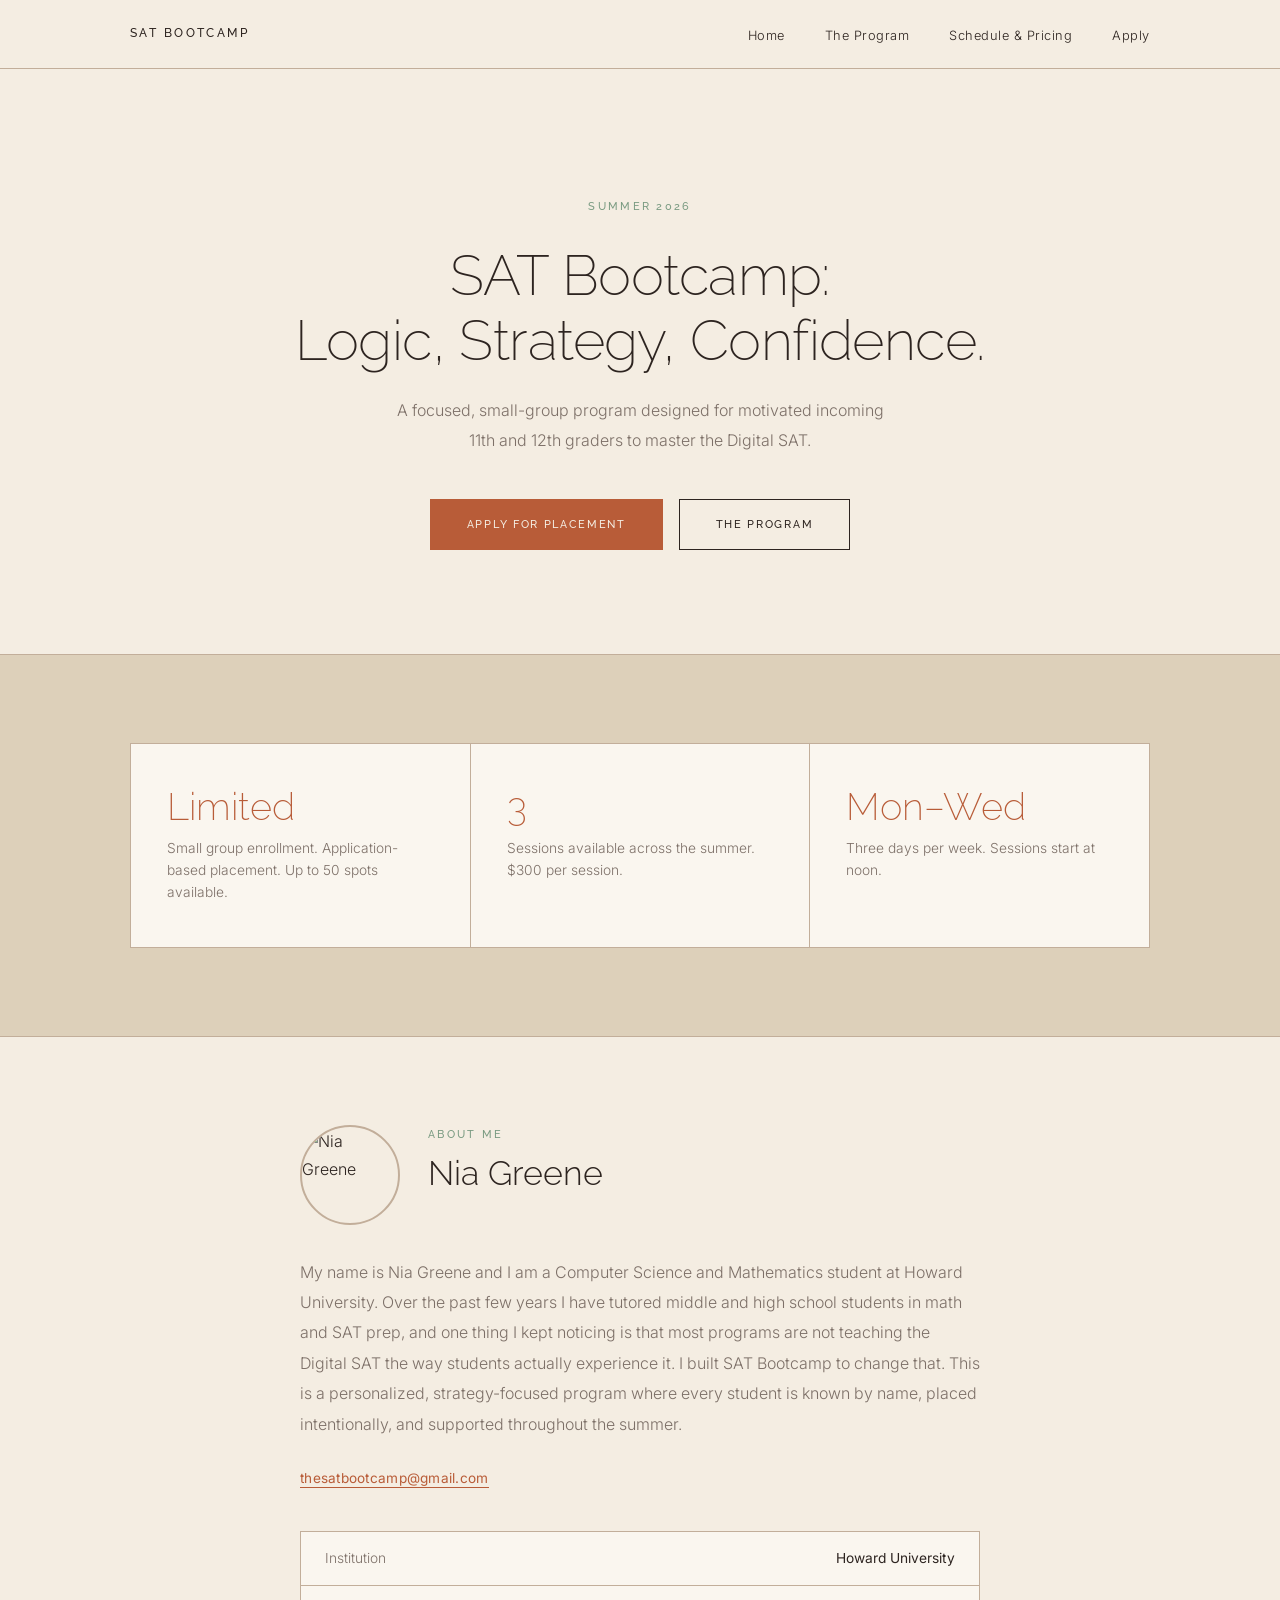
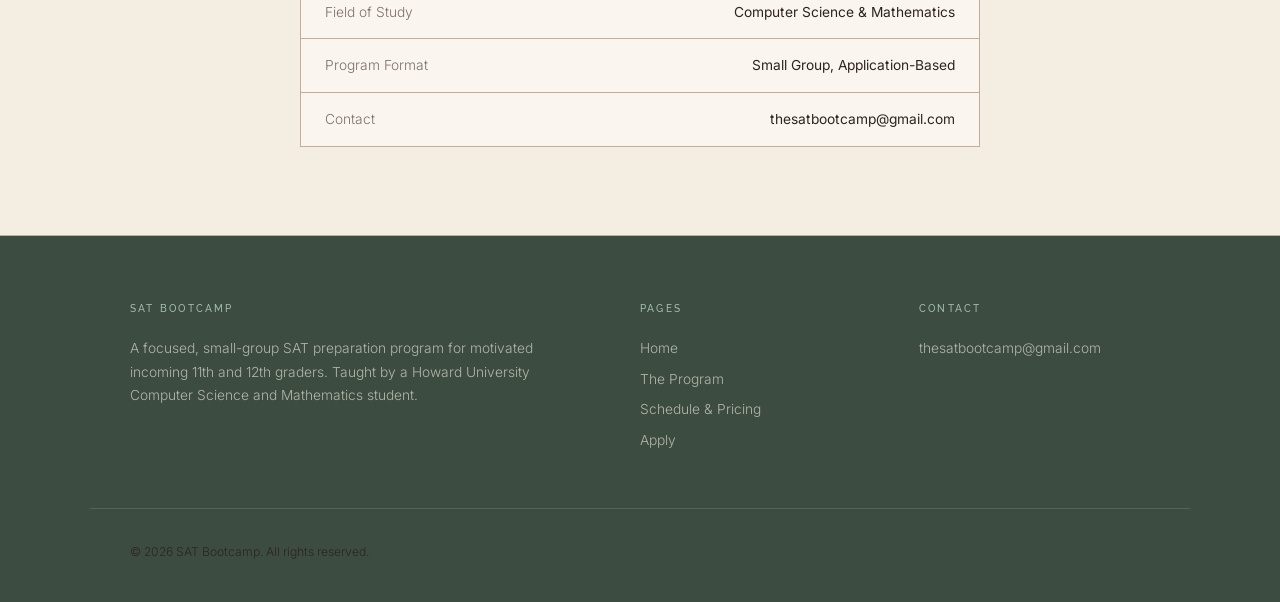
==== index.html @ 70940ea5 "fixing file setup" ====
<!DOCTYPE html>
<html lang="en">
<head>
  <meta charset="UTF-8">
  <meta name="viewport" content="width=device-width, initial-scale=1.0">
  <title>SAT Bootcamp</title>
  <link rel="preconnect" href="https://fonts.googleapis.com">
  <link rel="preconnect" href="https://fonts.gstatic.com" crossorigin>
  <link href="https://fonts.googleapis.com/css2?family=Raleway:wght@200;300;400;500&family=Inter:wght@300;400;500&display=swap" rel="stylesheet">
  <link rel="stylesheet" href="assets/css/styles.css">
</head>
<body>

  <header>
    <nav>
      <a href="index.html" class="nav-logo">SAT Bootcamp</a>
      <ul class="nav-links">
        <li><a href="index.html">Home</a></li>
        <li><a href="program.html">The Program</a></li>
        <li><a href="schedule.html">Schedule &amp; Pricing</a></li>
        <li><a href="apply.html">Apply</a></li>
      </ul>
    </nav>
  </header>

  <!-- HERO — centered -->
  <section class="hero-section centered">
    <div class="container">
      <span class="label">Summer 2026</span>
      <h1>SAT Bootcamp:<br>Logic, Strategy, Confidence.</h1>
      <p class="hero-sub">A focused, small-group program designed for motivated incoming 11th and 12th graders to master the Digital SAT.</p>
      <div class="btn-group">
        <a href="apply.html" class="btn btn-primary">Apply for Placement</a>
        <a href="program.html" class="btn btn-outline">The Program</a>
      </div>
    </div>
  </section>

  <hr class="rule">

  <!-- PROGRAM AT A GLANCE -->
  <section class="alt">
    <div class="container">
      <div class="stats-row">
        <div class="stat">
          <p class="stat-num">Limited</p>
          <p class="stat-label">Small group enrollment. Application-based placement. Up to 50 spots available.</p>
        </div>
        <div class="stat">
          <p class="stat-num">3</p>
          <p class="stat-label">Sessions available across the summer. $300 per session.</p>
        </div>
        <div class="stat">
          <p class="stat-num">Mon&ndash;Wed</p>
          <p class="stat-label">Three days per week. Sessions start at noon.</p>
        </div>
      </div>
    </div>
  </section>

  <hr class="rule">

  <!-- ABOUT ME -->
  <section>
    <div class="container" style="max-width: 760px;">
      <div class="about-top">
        <img src="pic.jpg" alt="Nia Greene" class="profile-photo">
        <div>
          <span class="label">About Me</span>
          <h2>Nia Greene</h2>
        </div>
      </div>
      <p class="bio-text">My name is Nia Greene and I am a Computer Science and Mathematics student at Howard University. Over the past few years I have tutored middle and high school students in math and SAT prep, and one thing I kept noticing is that most programs are not teaching the Digital SAT the way students actually experience it. I built SAT Bootcamp to change that. This is a personalized, strategy-focused program where every student is known by name, placed intentionally, and supported throughout the summer.</p>
      <a href="mailto:thesatbootcamp@gmail.com" class="contact-link">thesatbootcamp@gmail.com</a>
      <div class="credentials-block" style="margin-top: 2.5rem;">
        <div class="credential-line">
          <span class="credential-key">Institution</span>
          <span class="credential-val">Howard University</span>
        </div>
        <div class="credential-line">
          <span class="credential-key">Field of Study</span>
          <span class="credential-val">Computer Science &amp; Mathematics</span>
        </div>
        <div class="credential-line">
          <span class="credential-key">Program Format</span>
          <span class="credential-val">Small Group, Application-Based</span>
        </div>
        <div class="credential-line">
          <span class="credential-key">Contact</span>
          <span class="credential-val">thesatbootcamp@gmail.com</span>
        </div>
      </div>
    </div>
  </section>

  <hr class="rule">

  <footer>
    <div class="footer-inner">
      <div class="footer-col">
        <h5>SAT Bootcamp</h5>
        <p>A focused, small-group SAT preparation program for motivated incoming 11th and 12th graders. Taught by a Howard University Computer Science and Mathematics student.</p>
      </div>
      <div class="footer-col">
        <h5>Pages</h5>
        <a href="index.html">Home</a>
        <a href="program.html">The Program</a>
        <a href="schedule.html">Schedule &amp; Pricing</a>
        <a href="apply.html">Apply</a>
      </div>
      <div class="footer-col">
        <h5>Contact</h5>
        <a href="mailto:thesatbootcamp@gmail.com">thesatbootcamp@gmail.com</a>
      </div>
    </div>
    <div class="footer-bottom">
      <p>&copy; 2026 SAT Bootcamp. All rights reserved.</p>
    </div>
  </footer>

</body>
</html>
---- assets/css/styles.css ----
/* =========================================
   SAT BOOTCAMP
   Palette: Sage · Terracotta · Tan · Charcoal
   ========================================= */

:root {
  --sage:          #7A9B82;
  --sage-dim:      #A8BEB2;
  --sage-section:  #C8D8CE;   /* light sage/blue-green section bg */
  --terracotta:    #B85C38;
  --tan:           #DDD0BA;   /* main alternate section bg */
  --tan-deep:      #C9B89E;   /* deeper tan */
  --charcoal:      #2D2420;   /* warm dark brown */
  --off-white:     #F4EDE2;   /* warm parchment — main page bg */
  --cream:         #FAF6EF;   /* lightest surface, cards */
  --rule:          #C2AE9A;   /* warm rule lines */
  --muted:         #7D7068;   /* warm muted text */
  --footer-bg:     #3C4C41;   /* dark sage for footer */

  --font-display: 'Raleway', sans-serif;
  --font-body:    'Inter', sans-serif;
}

/* ----- Reset ----- */
*, *::before, *::after {
  margin: 0;
  padding: 0;
  box-sizing: border-box;
}
html { scroll-behavior: smooth; }
body {
  font-family: var(--font-body);
  font-weight: 300;
  color: var(--charcoal);
  background: var(--off-white);
  line-height: 1.75;
}

/* ----- Type Scale ----- */
h1 {
  font-family: var(--font-display);
  font-weight: 200;
  font-size: clamp(2.2rem, 5vw, 3.5rem);
  line-height: 1.15;
  letter-spacing: -0.01em;
  color: var(--charcoal);
}
h2 {
  font-family: var(--font-display);
  font-weight: 300;
  font-size: clamp(1.5rem, 3vw, 2.1rem);
  line-height: 1.25;
  color: var(--charcoal);
}
h3 {
  font-family: var(--font-display);
  font-weight: 400;
  font-size: 1rem;
  letter-spacing: 0.02em;
  color: var(--charcoal);
}
p { color: var(--charcoal); }

.label {
  font-family: var(--font-display);
  font-size: 0.66rem;
  font-weight: 500;
  letter-spacing: 0.22em;
  text-transform: uppercase;
  color: var(--sage);
  display: block;
}

/* ----- Layout ----- */
.container {
  max-width: 1100px;
  margin: 0 auto;
  padding: 0 2.5rem;
}
.container--narrow {
  max-width: 780px;
  margin: 0 auto;
  padding: 0 2.5rem;
}
section {
  padding: 5.5rem 0;
  background: var(--off-white);
}
section.alt {
  background: var(--tan);
}
section.alt-sage {
  background: var(--sage-section);
}
section.alt-deep {
  background: var(--tan-deep);
}

/* ----- Navigation ----- */
header {
  position: sticky;
  top: 0;
  z-index: 100;
  background: var(--off-white);
  border-bottom: 1px solid var(--rule);
}
nav {
  max-width: 1100px;
  margin: 0 auto;
  padding: 1.25rem 2.5rem;
  display: flex;
  justify-content: space-between;
  align-items: center;
}
.nav-logo {
  font-family: var(--font-display);
  font-size: 0.76rem;
  font-weight: 500;
  letter-spacing: 0.2em;
  text-transform: uppercase;
  color: var(--charcoal);
  text-decoration: none;
}
.nav-links {
  list-style: none;
  display: flex;
  gap: 2.5rem;
}
.nav-links a {
  font-size: 0.8rem;
  font-weight: 300;
  letter-spacing: 0.04em;
  color: var(--charcoal);
  text-decoration: none;
  padding-bottom: 2px;
  border-bottom: 1px solid transparent;
  transition: color 0.2s, border-color 0.2s;
}
.nav-links a:hover {
  color: var(--terracotta);
  border-bottom-color: var(--terracotta);
}

/* ----- Rule Divider ----- */
hr.rule {
  border: none;
  border-top: 1px solid var(--rule);
  margin: 0;
}

/* ----- Hero ----- */
.hero-section {
  padding: 8rem 0 6.5rem;
  background: var(--off-white);
}
.hero-section .label {
  margin-bottom: 1.75rem;
}
.hero-section h1 {
  max-width: 700px;
  margin-bottom: 1.5rem;
}
.hero-section .hero-sub {
  font-size: 1rem;
  max-width: 510px;
  color: var(--muted);
  margin-bottom: 2.75rem;
  line-height: 1.85;
}

/* Centered hero variant (home page) */
.hero-section.centered {
  text-align: center;
}
.hero-section.centered h1,
.hero-section.centered .hero-sub {
  margin-left: auto;
  margin-right: auto;
}
.hero-section.centered .label {
  text-align: center;
}
.hero-section.centered .btn-group {
  justify-content: center;
}

/* ----- Buttons ----- */
.btn {
  display: inline-block;
  font-family: var(--font-display);
  font-size: 0.7rem;
  font-weight: 500;
  letter-spacing: 0.15em;
  text-transform: uppercase;
  text-decoration: none;
  padding: 0.9rem 2.25rem;
  border: 1px solid;
  cursor: pointer;
  transition: background 0.2s, color 0.2s;
}
.btn-primary {
  background: var(--terracotta);
  color: var(--off-white);
  border-color: var(--terracotta);
}
.btn-primary:hover {
  background: transparent;
  color: var(--terracotta);
}
.btn-outline {
  background: transparent;
  color: var(--charcoal);
  border-color: var(--charcoal);
}
.btn-outline:hover {
  background: var(--charcoal);
  color: var(--off-white);
}
.btn-sage {
  background: var(--sage);
  color: var(--off-white);
  border-color: var(--sage);
}
.btn-sage:hover {
  background: transparent;
  color: var(--sage);
}
.btn-group {
  display: flex;
  gap: 1rem;
  flex-wrap: wrap;
  align-items: center;
}

/* ----- Stats Row (Home) ----- */
.stats-row {
  display: grid;
  grid-template-columns: repeat(3, 1fr);
  border-top: 1px solid var(--rule);
  border-left: 1px solid var(--rule);
}
.stat {
  padding: 2.75rem 2.25rem;
  border-right: 1px solid var(--rule);
  border-bottom: 1px solid var(--rule);
  background: var(--cream);
}
.stat-num {
  font-family: var(--font-display);
  font-weight: 200;
  font-size: 2.4rem;
  color: var(--terracotta);
  line-height: 1;
  margin-bottom: 0.65rem;
}
.stat-label {
  font-size: 0.86rem;
  color: var(--muted);
  line-height: 1.6;
}

/* ----- Two-Column Layout ----- */
.two-col {
  display: grid;
  grid-template-columns: 1fr 1fr;
  gap: 5rem;
  align-items: start;
}
.two-col .label {
  margin-bottom: 1rem;
}
.two-col h2 {
  margin-bottom: 1.25rem;
}
.bio-text {
  font-size: 1rem;
  line-height: 1.9;
  margin-bottom: 1.5rem;
  color: var(--muted);
}
.contact-link {
  font-size: 0.85rem;
  color: var(--terracotta);
  font-weight: 400;
  letter-spacing: 0.02em;
  text-decoration: none;
  border-bottom: 1px solid var(--terracotta);
  padding-bottom: 1px;
}
.contact-link:hover {
  color: var(--charcoal);
  border-bottom-color: var(--charcoal);
}

/* ----- Profile Photo ----- */
.profile-photo {
  width: 100px;
  height: 100px;
  border-radius: 50%;
  object-fit: cover;
  object-position: center top;
  border: 2px solid var(--rule);
  flex-shrink: 0;
  display: block;
}

/* ----- About Row (photo + text side by side) ----- */
.about-top {
  display: flex;
  align-items: flex-start;
  gap: 1.75rem;
  margin-bottom: 2rem;
}
.about-top .label {
  margin-bottom: 0.6rem;
}
.about-top h2 {
  margin-bottom: 0;
}

/* ----- Credentials Block (Home) ----- */
.credentials-block {
  border: 1px solid var(--rule);
  background: var(--cream);
}
.credential-line {
  display: flex;
  justify-content: space-between;
  gap: 2rem;
  padding: 1rem 1.5rem;
  border-bottom: 1px solid var(--rule);
  font-size: 0.86rem;
  line-height: 1.5;
}
.credential-line:last-child {
  border-bottom: none;
}
.credential-key {
  color: var(--muted);
  font-weight: 300;
  flex-shrink: 0;
}
.credential-val {
  font-weight: 400;
  text-align: right;
}

/* ----- Page Header ----- */
.page-header {
  padding: 5.5rem 0 4rem;
  border-bottom: 1px solid var(--rule);
  background: var(--off-white);
}
.page-header .label {
  margin-bottom: 1rem;
}

/* ----- Section Header ----- */
.section-header {
  margin-bottom: 3.5rem;
}
.section-header .label {
  margin-bottom: 0.75rem;
}
.section-header h2 {
  margin-bottom: 0.75rem;
}
.section-header p {
  max-width: 560px;
  color: var(--muted);
  font-size: 0.95rem;
  line-height: 1.8;
}

/* ----- Feature Grid (Program pillars) ----- */
.feature-grid {
  display: grid;
  grid-template-columns: repeat(auto-fit, minmax(200px, 1fr));
  border-top: 1px solid var(--rule);
  border-left: 1px solid var(--rule);
}
.feature-item {
  padding: 2rem 1.75rem;
  border-right: 1px solid var(--rule);
  border-bottom: 1px solid var(--rule);
  background: var(--cream);
}
.feature-item .feature-label {
  font-family: var(--font-display);
  font-size: 0.63rem;
  font-weight: 500;
  letter-spacing: 0.2em;
  text-transform: uppercase;
  color: var(--sage);
  display: block;
  margin-bottom: 0.6rem;
}
.feature-item h3 {
  margin-bottom: 0.6rem;
  font-size: 0.95rem;
  font-weight: 500;
}
.feature-item p {
  font-size: 0.86rem;
  color: var(--muted);
  line-height: 1.8;
}

/* ----- Cards Grid ----- */
.cards-grid {
  display: grid;
  grid-template-columns: repeat(3, 1fr);
  border-top: 1px solid var(--rule);
  border-left: 1px solid var(--rule);
}
.card {
  padding: 2.5rem;
  border-right: 1px solid var(--rule);
  border-bottom: 1px solid var(--rule);
  background: var(--cream);
}
.card .card-label {
  font-family: var(--font-display);
  font-size: 0.63rem;
  font-weight: 500;
  letter-spacing: 0.22em;
  text-transform: uppercase;
  color: var(--sage);
  display: block;
  margin-bottom: 0.85rem;
}
.card h3 {
  margin-bottom: 0.75rem;
  font-size: 1.05rem;
  font-weight: 500;
}
.card p {
  font-size: 0.9rem;
  color: var(--muted);
  line-height: 1.85;
}

/* ----- Session Detail Blocks (Program) ----- */
.session-block {
  border: 1px solid var(--rule);
  background: var(--cream);
  margin-bottom: 1.5rem;
}
.session-block:last-child {
  margin-bottom: 0;
}
.session-block-header {
  padding: 1.5rem 2rem;
  border-bottom: 1px solid var(--rule);
  display: flex;
  justify-content: space-between;
  align-items: baseline;
  gap: 1rem;
  flex-wrap: wrap;
}
.session-block-header h3 {
  font-weight: 500;
  font-size: 1rem;
}
.session-block-dates {
  font-size: 0.82rem;
  color: var(--terracotta);
  font-family: var(--font-display);
  font-weight: 400;
  letter-spacing: 0.04em;
}
.session-block-body {
  padding: 1.5rem 2rem;
}
.session-block-body p {
  font-size: 0.9rem;
  color: var(--muted);
  line-height: 1.85;
  margin-bottom: 1.25rem;
}
.session-block-body p:last-child {
  margin-bottom: 0;
}
.session-detail-list {
  list-style: none;
  margin-top: 1rem;
}
.session-detail-list li {
  font-size: 0.88rem;
  color: var(--muted);
  padding: 0.5rem 0;
  border-bottom: 1px solid var(--rule);
  display: flex;
  gap: 1rem;
  align-items: baseline;
}
.session-detail-list li:last-child {
  border-bottom: none;
}
.session-detail-list .detail-key {
  font-family: var(--font-display);
  font-size: 0.63rem;
  font-weight: 500;
  letter-spacing: 0.15em;
  text-transform: uppercase;
  color: var(--sage);
  flex-shrink: 0;
  width: 6rem;
}

/* ----- Enrollment Steps ----- */
.steps-list {
  list-style: none;
  counter-reset: steps;
  border-top: 1px solid var(--rule);
}
.step-item {
  counter-increment: steps;
  display: grid;
  grid-template-columns: 3.5rem 1fr;
  gap: 1.5rem;
  padding: 2.5rem 0;
  border-bottom: 1px solid var(--rule);
  align-items: start;
}
.step-item::before {
  content: "0" counter(steps);
  font-family: var(--font-display);
  font-size: 0.75rem;
  font-weight: 300;
  color: var(--terracotta);
  letter-spacing: 0.08em;
  padding-top: 0.15rem;
}
.step-item h3 {
  font-weight: 500;
  font-size: 0.95rem;
  margin-bottom: 0.45rem;
  letter-spacing: 0.04em;
  text-transform: uppercase;
}
.step-item p {
  font-size: 0.9rem;
  color: var(--muted);
  line-height: 1.85;
}

/* ----- Requirements List ----- */
.req-list {
  list-style: none;
  border-top: 1px solid var(--rule);
}
.req-item {
  padding: 1.4rem 0;
  border-bottom: 1px solid var(--rule);
  display: flex;
  gap: 2rem;
  align-items: baseline;
  font-size: 0.92rem;
}
.req-marker {
  font-family: var(--font-display);
  font-size: 0.63rem;
  font-weight: 500;
  letter-spacing: 0.2em;
  text-transform: uppercase;
  color: var(--sage);
  flex-shrink: 0;
  width: 5rem;
}
.req-text {
  color: var(--muted);
}

/* ----- SAT Breakdown Table (Program) ----- */
.exam-table {
  width: 100%;
  border-collapse: collapse;
  font-size: 0.88rem;
  background: var(--cream);
}
.exam-table thead th {
  padding: 0.85rem 1.25rem;
  text-align: left;
  font-family: var(--font-display);
  font-size: 0.63rem;
  font-weight: 500;
  letter-spacing: 0.2em;
  text-transform: uppercase;
  color: var(--muted);
  border-bottom: 1px solid var(--charcoal);
  background: var(--cream);
}
.exam-table tbody td {
  padding: 1.1rem 1.25rem;
  border-bottom: 1px solid var(--rule);
  font-weight: 300;
  color: var(--charcoal);
}
.exam-table tbody tr:last-child td {
  border-bottom: none;
  font-weight: 500;
}
.exam-table .td-label {
  font-family: var(--font-display);
  font-weight: 400;
  color: var(--terracotta);
}

/* ----- Sessions Grid (Schedule) ----- */
.sessions-grid {
  display: grid;
  grid-template-columns: repeat(3, 1fr);
  border-top: 1px solid var(--rule);
  border-left: 1px solid var(--rule);
}
.session-card {
  padding: 2.5rem;
  border-right: 1px solid var(--rule);
  border-bottom: 1px solid var(--rule);
  background: var(--cream);
}
.session-card .session-num {
  font-family: var(--font-display);
  font-size: 0.63rem;
  font-weight: 500;
  letter-spacing: 0.22em;
  text-transform: uppercase;
  color: var(--sage);
  display: block;
  margin-bottom: 0.75rem;
}
.session-card h3 {
  font-size: 1.1rem;
  font-weight: 500;
  margin-bottom: 0.4rem;
}
.session-card .session-dates {
  font-size: 0.82rem;
  color: var(--terracotta);
  font-weight: 400;
  margin-bottom: 1rem;
  font-family: var(--font-display);
  letter-spacing: 0.04em;
}
.session-card .session-dur {
  font-size: 0.78rem;
  color: var(--muted);
  margin-bottom: 1.25rem;
  font-family: var(--font-display);
  letter-spacing: 0.08em;
  text-transform: uppercase;
}
.session-card p {
  font-size: 0.88rem;
  color: var(--muted);
  line-height: 1.85;
}

/* ----- Data Table (Schedule/Program) ----- */
.data-table {
  width: 100%;
  border-collapse: collapse;
  font-size: 0.88rem;
  background: var(--cream);
}
.data-table thead th {
  padding: 0.85rem 1.25rem;
  text-align: left;
  font-family: var(--font-display);
  font-size: 0.63rem;
  font-weight: 500;
  letter-spacing: 0.2em;
  text-transform: uppercase;
  color: var(--muted);
  border-bottom: 1px solid var(--charcoal);
  background: var(--cream);
}
.data-table tbody td {
  padding: 1.2rem 1.25rem;
  border-bottom: 1px solid var(--rule);
  font-weight: 300;
  color: var(--charcoal);
}
.data-table tbody tr:last-child td {
  border-bottom: none;
}
.data-table tbody tr:hover td {
  background: rgba(122, 155, 130, 0.07);
}
.td-session {
  font-family: var(--font-display);
  font-weight: 400;
  color: var(--terracotta);
}

/* ----- Pricing Block ----- */
.pricing-block {
  border: 1px solid var(--rule);
  padding: 3rem;
  max-width: 540px;
  background: var(--cream);
}
.pricing-amount {
  font-family: var(--font-display);
  font-size: 3rem;
  font-weight: 200;
  color: var(--charcoal);
  line-height: 1;
  margin-bottom: 0.5rem;
}
.pricing-per {
  font-family: var(--font-display);
  font-size: 0.75rem;
  font-weight: 400;
  letter-spacing: 0.14em;
  text-transform: uppercase;
  color: var(--muted);
  margin-bottom: 1.5rem;
  display: block;
}
.pricing-note {
  font-size: 0.88rem;
  color: var(--muted);
  line-height: 1.8;
}

/* ----- Apply Page ----- */
.apply-hero {
  padding: 8rem 0 7rem;
  background: var(--off-white);
}
.apply-hero .label {
  margin-bottom: 1.5rem;
}
.apply-hero h1 {
  max-width: 560px;
  margin-bottom: 1.25rem;
}
.apply-hero .apply-sub {
  max-width: 480px;
  color: var(--muted);
  font-size: 0.98rem;
  margin-bottom: 3rem;
  line-height: 1.85;
}
.apply-btns {
  display: flex;
  flex-direction: column;
  gap: 0.85rem;
  align-items: flex-start;
}
.apply-btns .btn {
  min-width: 340px;
  text-align: center;
}
.apply-deadlines {
  margin-top: 3.5rem;
  border-top: 1px solid var(--rule);
  padding-top: 2rem;
}
.apply-deadlines .label {
  margin-bottom: 1.25rem;
}
.deadline-row {
  display: flex;
  gap: 3rem;
  flex-wrap: wrap;
}
.deadline-item {
  font-size: 0.86rem;
}
.deadline-session {
  font-family: var(--font-display);
  font-weight: 500;
  color: var(--charcoal);
  display: block;
  margin-bottom: 0.25rem;
}
.deadline-date {
  color: var(--muted);
  font-weight: 300;
}

/* ----- Footer ----- */
footer {
  background: var(--footer-bg);
  padding: 4rem 0 2.5rem;
}
.footer-inner {
  max-width: 1100px;
  margin: 0 auto;
  padding: 0 2.5rem 3rem;
  display: grid;
  grid-template-columns: 2fr 1fr 1fr;
  gap: 3rem;
  border-bottom: 1px solid rgba(255, 255, 255, 0.12);
  margin-bottom: 2rem;
}
.footer-col h5 {
  font-family: var(--font-display);
  font-size: 0.63rem;
  font-weight: 500;
  letter-spacing: 0.22em;
  text-transform: uppercase;
  color: var(--sage-dim);
  margin-bottom: 1.25rem;
}
.footer-col p,
.footer-col a {
  font-size: 0.86rem;
  font-weight: 300;
  color: rgba(244, 237, 226, 0.65);
  text-decoration: none;
  display: block;
  margin-bottom: 0.45rem;
  line-height: 1.7;
  transition: color 0.2s;
}
.footer-col a:hover {
  color: var(--off-white);
}
.footer-bottom {
  max-width: 1100px;
  margin: 0 auto;
  padding: 0 2.5rem;
  font-size: 0.76rem;
  font-weight: 300;
  color: rgba(244, 237, 226, 0.3);
}

/* ----- Responsive ----- */
@media (max-width: 900px) {
  .cards-grid,
  .sessions-grid,
  .feature-grid {
    grid-template-columns: 1fr 1fr;
  }
  .two-col {
    grid-template-columns: 1fr;
    gap: 2.5rem;
  }
}

@media (max-width: 768px) {
  .cards-grid,
  .sessions-grid,
  .feature-grid {
    grid-template-columns: 1fr;
  }
  .stats-row {
    grid-template-columns: 1fr;
  }
  .footer-inner {
    grid-template-columns: 1fr;
    gap: 2rem;
  }
  .nav-links {
    gap: 1.25rem;
  }
  .nav-links a {
    font-size: 0.75rem;
  }
  .hero-section {
    padding: 4.5rem 0 3.5rem;
  }
  .apply-btns .btn {
    min-width: auto;
    width: 100%;
  }
  .apply-btns {
    width: 100%;
  }
  .pricing-block {
    padding: 2rem;
  }
  .deadline-row {
    gap: 1.5rem;
  }
  .session-block-header {
    flex-direction: column;
    gap: 0.4rem;
  }
}
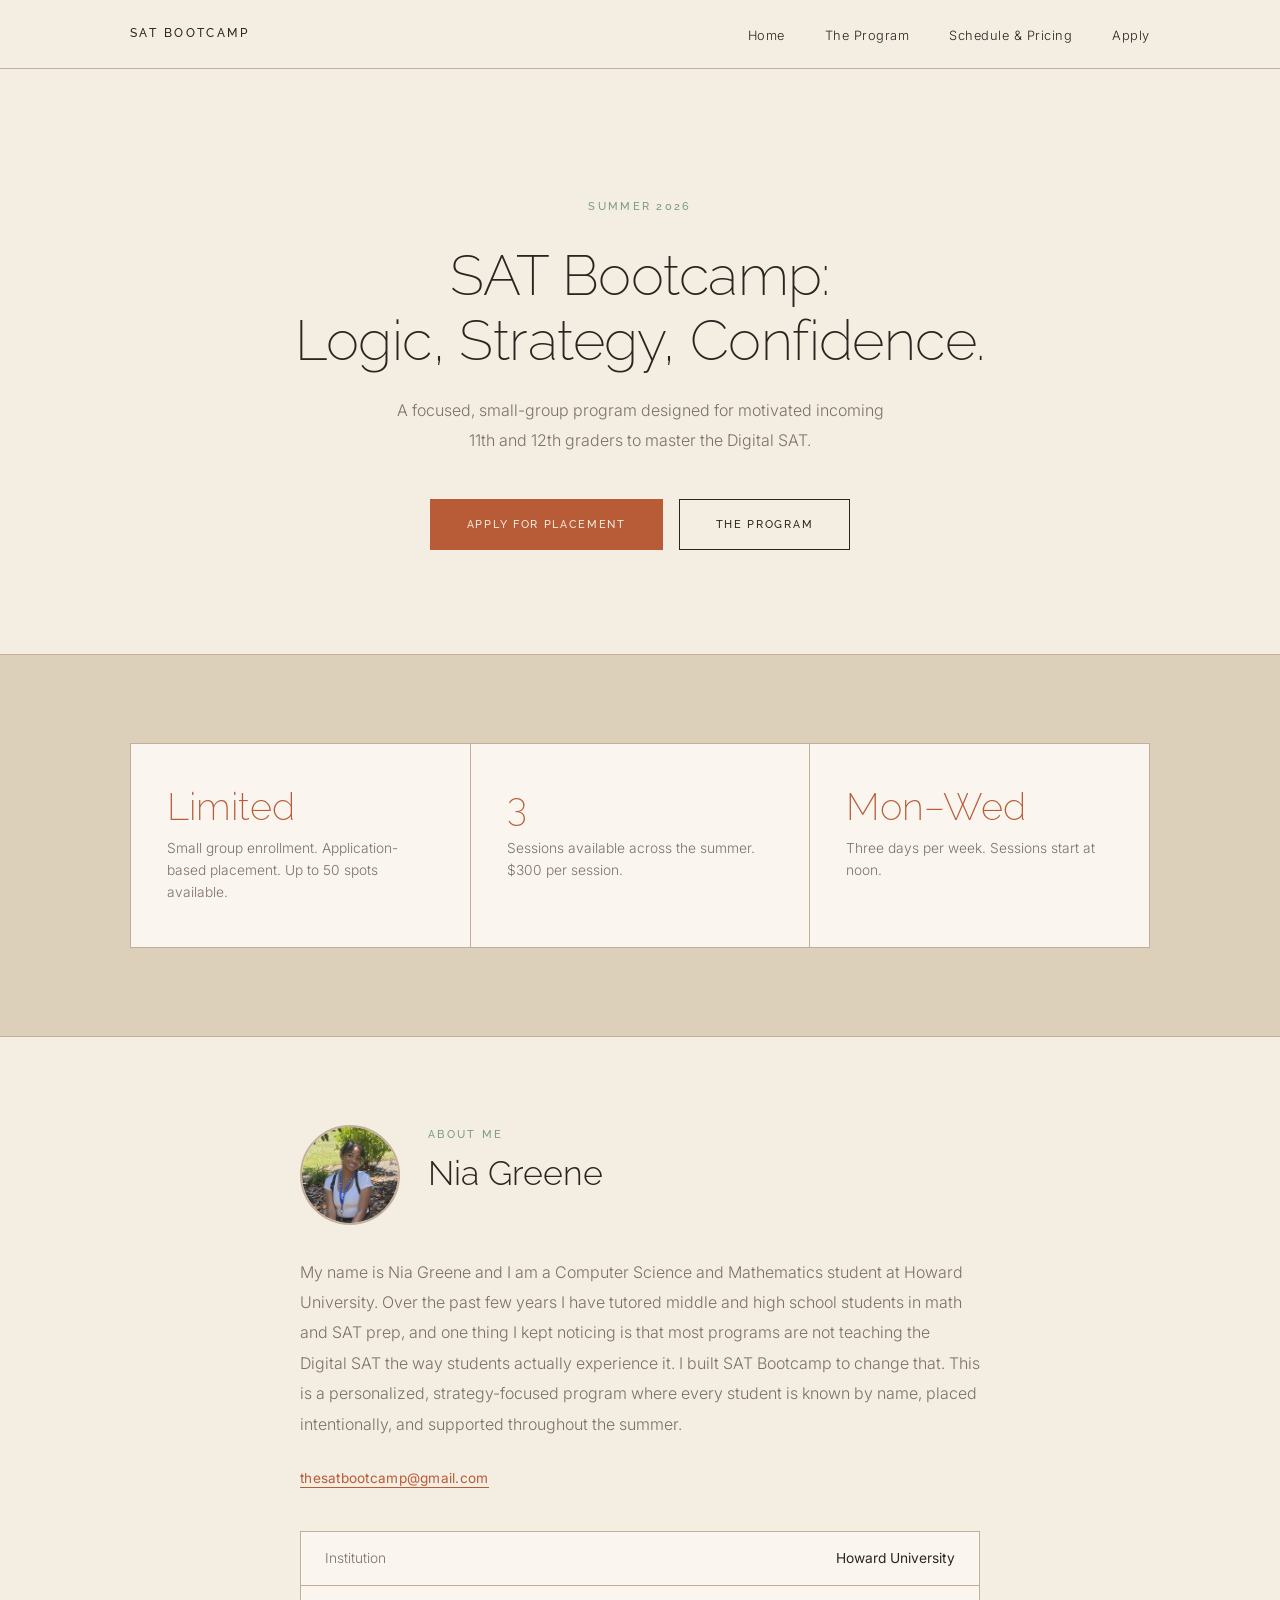
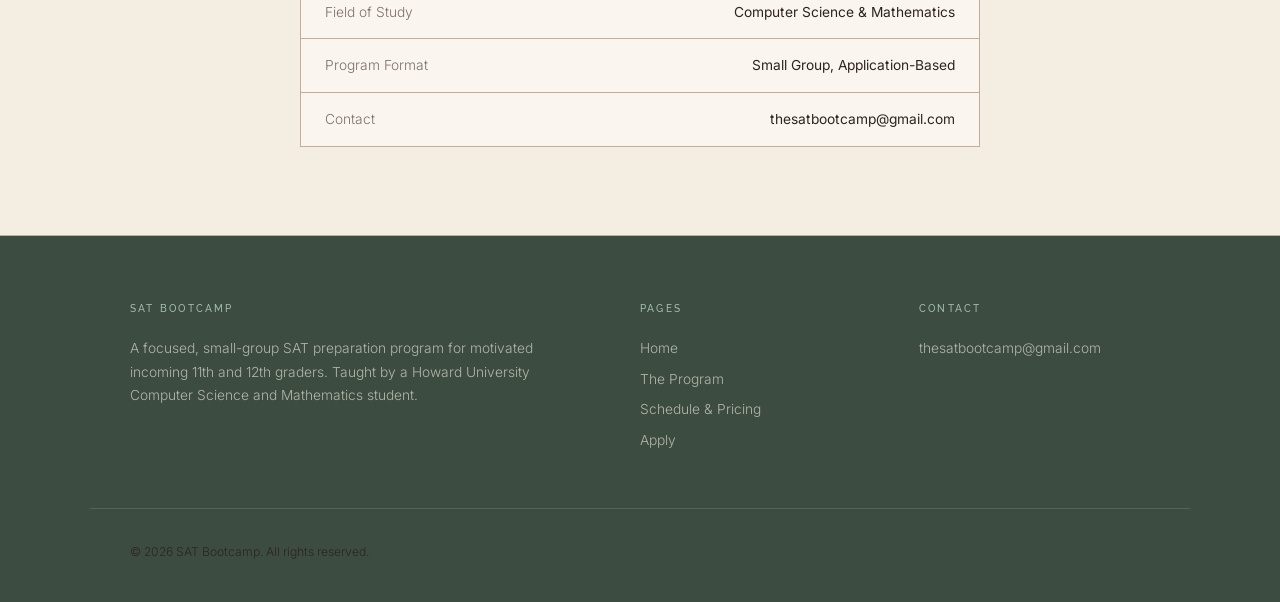
==== commit 619dfefb: "Fix profile photo path to assets/pic.jpg" ====
--- a/index.html
+++ b/index.html
@@ -64,7 +64,7 @@
   <section>
     <div class="container" style="max-width: 760px;">
       <div class="about-top">
-        <img src="pic.jpg" alt="Nia Greene" class="profile-photo">
+        <img src="assets/pic.jpg" alt="Nia Greene" class="profile-photo">
         <div>
           <span class="label">About Me</span>
           <h2>Nia Greene</h2>
@@ -120,3 +120,4 @@
 
 </body>
 </html>
+
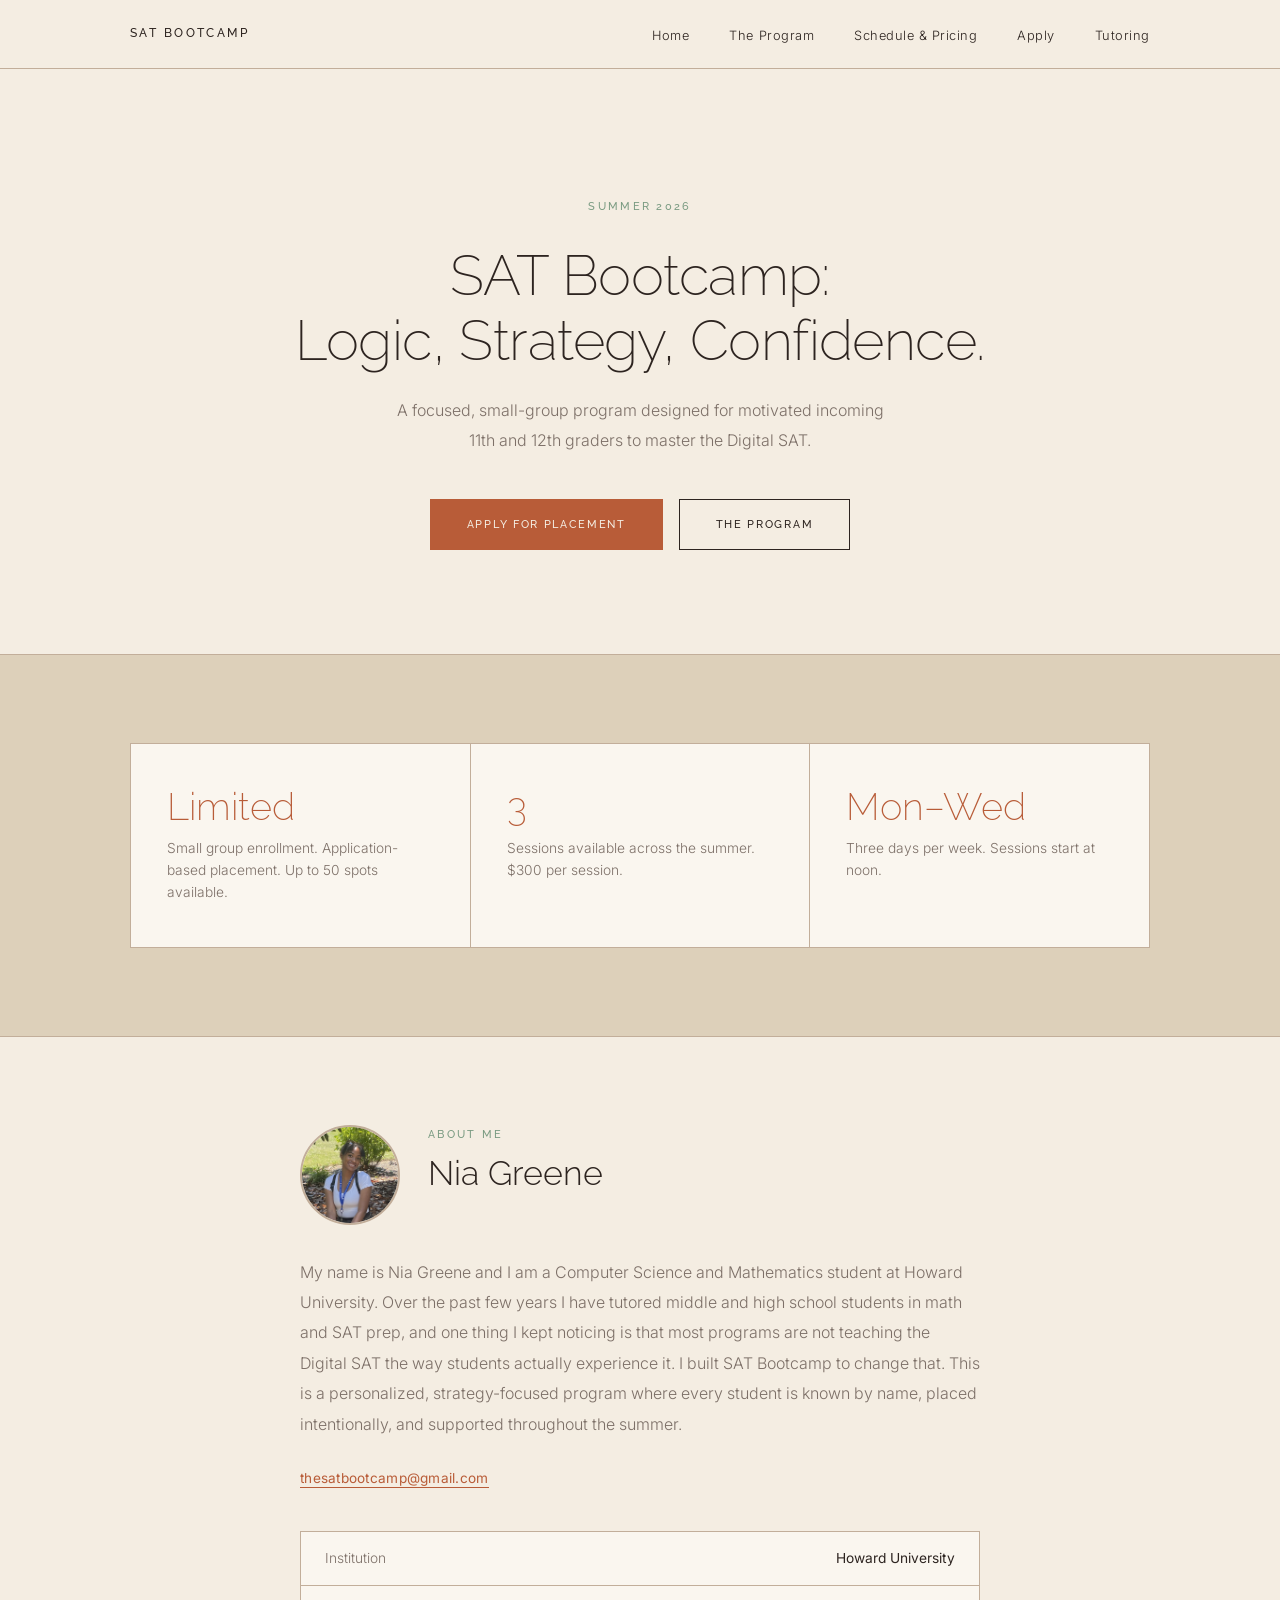
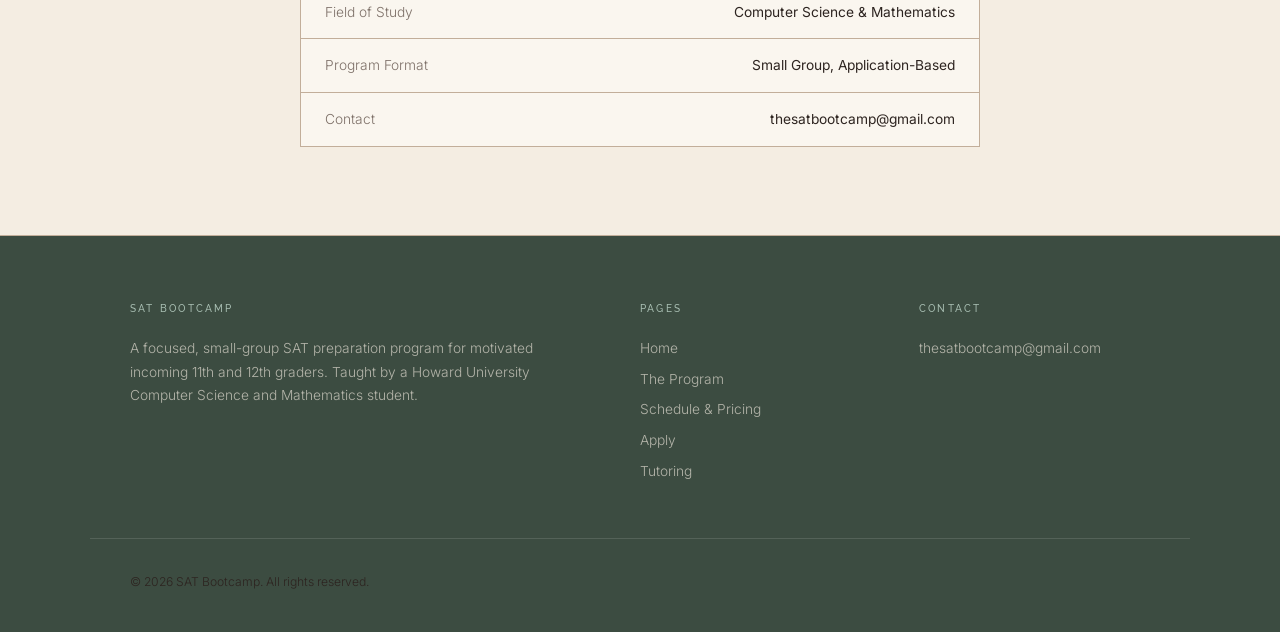
==== commit 785db5e3: "Add tutoring page and one-on-one support note for bootcamp students Co-Authored-By: Claude Sonnet 4." ====
--- a/index.html
+++ b/index.html
@@ -19,6 +19,7 @@
         <li><a href="program.html">The Program</a></li>
         <li><a href="schedule.html">Schedule &amp; Pricing</a></li>
         <li><a href="apply.html">Apply</a></li>
+        <li><a href="tutoring.html">Tutoring</a></li>
       </ul>
     </nav>
   </header>
@@ -107,6 +108,7 @@
         <a href="program.html">The Program</a>
         <a href="schedule.html">Schedule &amp; Pricing</a>
         <a href="apply.html">Apply</a>
+        <a href="tutoring.html">Tutoring</a>
       </div>
       <div class="footer-col">
         <h5>Contact</h5>
